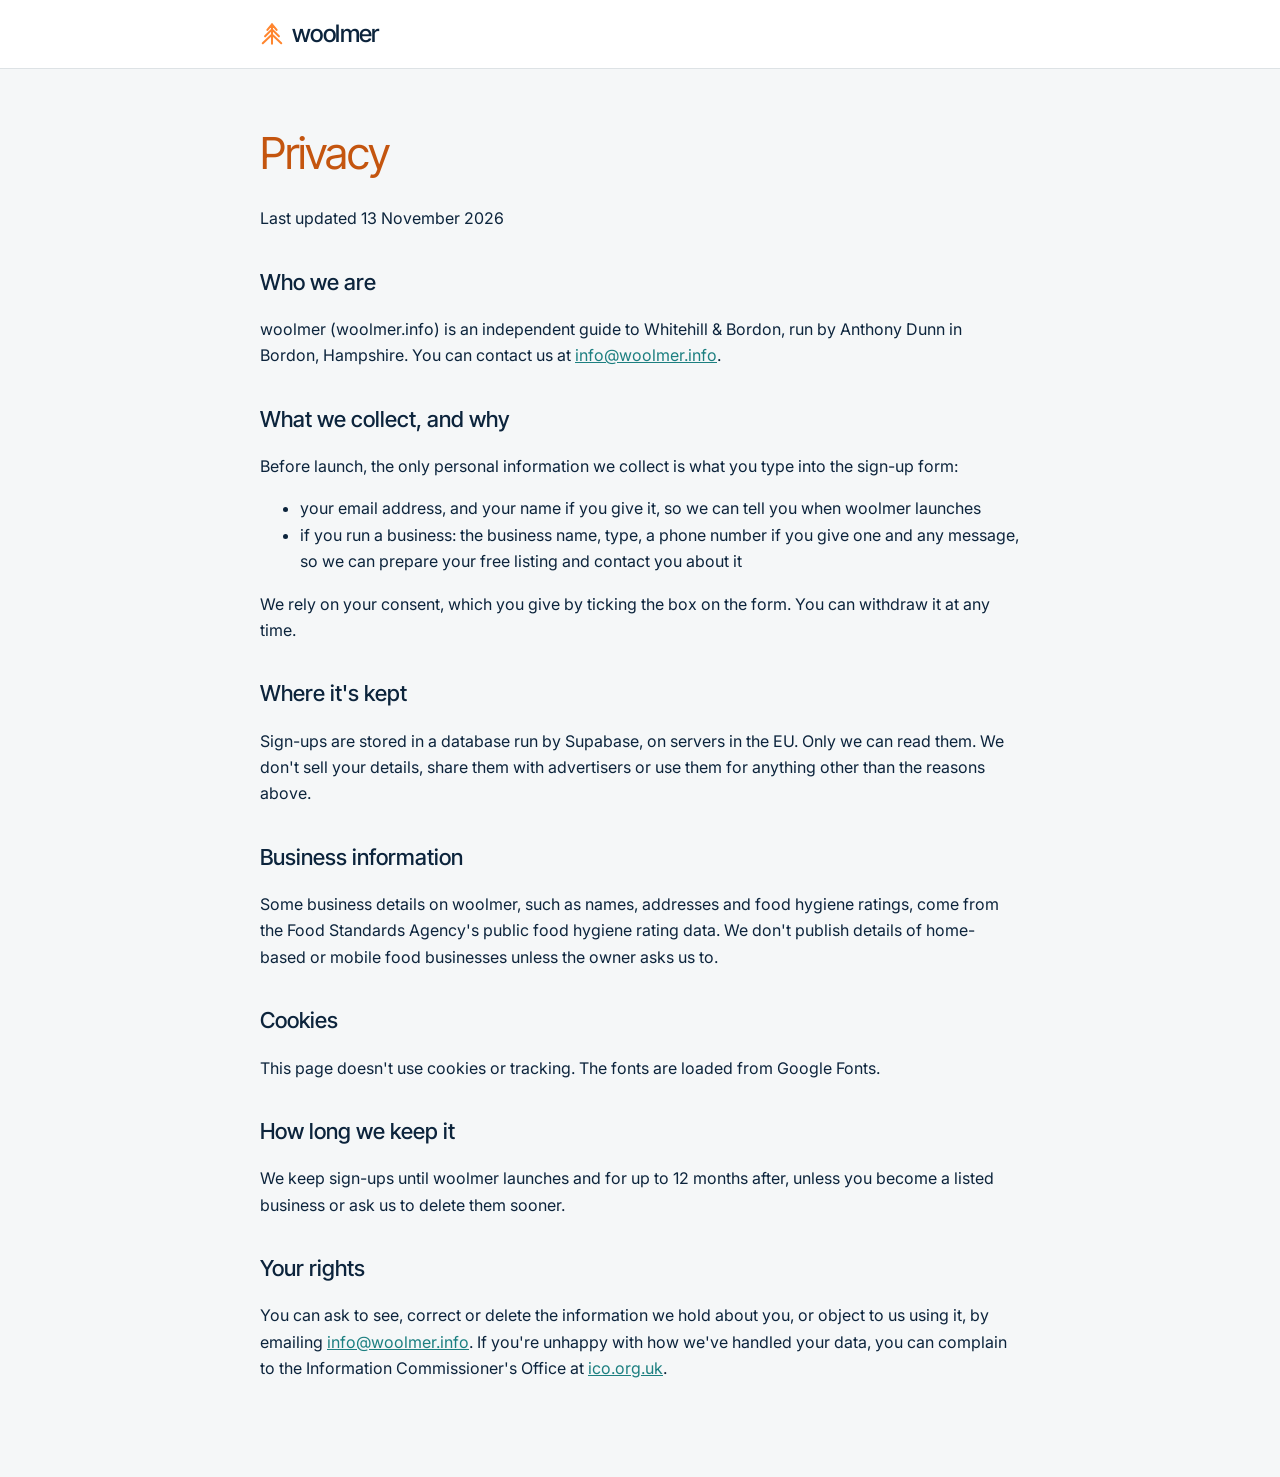
==== privacy.html @ 21718efc "Add files via upload" ====
<!doctype html>
<html lang="en-GB">
<head>
<meta charset="utf-8">
<meta name="viewport" content="width=device-width, initial-scale=1">
<title>Privacy — woolmer</title>
<meta name="robots" content="noindex">
<link rel="icon" href="favicon.svg" type="image/svg+xml">
<link href="https://fonts.googleapis.com/css2?family=Inter+Tight:wght@400;500&family=Inter:wght@400;500;600&display=swap" rel="stylesheet">
<style>
body{margin:0;font-family:Inter,system-ui,sans-serif;color:#0C243C;background:#F5F7F8;line-height:1.65}
header{background:#fff;border-bottom:1px solid #DDE2E5}
.wrap{max-width:760px;margin:0 auto;padding:0 24px}
header .wrap{padding-top:14px;padding-bottom:14px}
.logo{display:inline-flex;align-items:center;gap:8px;text-decoration:none;color:#0C243C}
.logo b{font-family:'Inter Tight',sans-serif;font-size:24px;font-weight:500;letter-spacing:-.6px}
main{padding:48px 0 80px}
h1{font-family:'Inter Tight',sans-serif;font-weight:400;font-size:44px;letter-spacing:-1px;color:#C4550F;margin:0 0 8px}
h2{font-family:'Inter Tight',sans-serif;font-weight:500;font-size:22px;margin:32px 0 8px}
p,li{font-size:16px}
a{color:#1C7F80}
</style>
</head>
<body>
<header><div class="wrap"><a class="logo" href="/"><svg width="24" height="24" viewBox="0 0 26 26" aria-hidden="true"><path d="M13 2.5 L8 8.5 M13 2.5 L18 8.5 M13 8 L5.5 15.5 M13 8 L20.5 15.5 M13 13.5 L3 23 M13 13.5 L23 23 M13 2.5 V23.5" stroke="#FF862F" stroke-width="2.2" stroke-linecap="round" fill="none"/></svg><b>woolmer</b></a></div></header>
<main><div class="wrap">
<h1>Privacy</h1>
<p>Last updated 13 November 2026</p>

<h2>Who we are</h2>
<p>woolmer (woolmer.info) is an independent guide to Whitehill &amp; Bordon, run by Anthony Dunn in Bordon, Hampshire. You can contact us at <a href="mailto:info@woolmer.info">info@woolmer.info</a>.</p>

<h2>What we collect, and why</h2>
<p>Before launch, the only personal information we collect is what you type into the sign-up form:</p>
<ul>
<li>your email address, and your name if you give it, so we can tell you when woolmer launches</li>
<li>if you run a business: the business name, type, a phone number if you give one and any message, so we can prepare your free listing and contact you about it</li>
</ul>
<p>We rely on your consent, which you give by ticking the box on the form. You can withdraw it at any time.</p>

<h2>Where it's kept</h2>
<p>Sign-ups are stored in a database run by Supabase, on servers in the EU. Only we can read them. We don't sell your details, share them with advertisers or use them for anything other than the reasons above.</p>

<h2>Business information</h2>
<p>Some business details on woolmer, such as names, addresses and food hygiene ratings, come from the Food Standards Agency's public food hygiene rating data. We don't publish details of home-based or mobile food businesses unless the owner asks us to.</p>

<h2>Cookies</h2>
<p>This page doesn't use cookies or tracking. The fonts are loaded from Google Fonts.</p>

<h2>How long we keep it</h2>
<p>We keep sign-ups until woolmer launches and for up to 12 months after, unless you become a listed business or ask us to delete them sooner.</p>

<h2>Your rights</h2>
<p>You can ask to see, correct or delete the information we hold about you, or object to us using it, by emailing <a href="mailto:info@woolmer.info">info@woolmer.info</a>. If you're unhappy with how we've handled your data, you can complain to the Information Commissioner's Office at <a href="https://ico.org.uk">ico.org.uk</a>.</p>
</div></main>
</body>
</html>
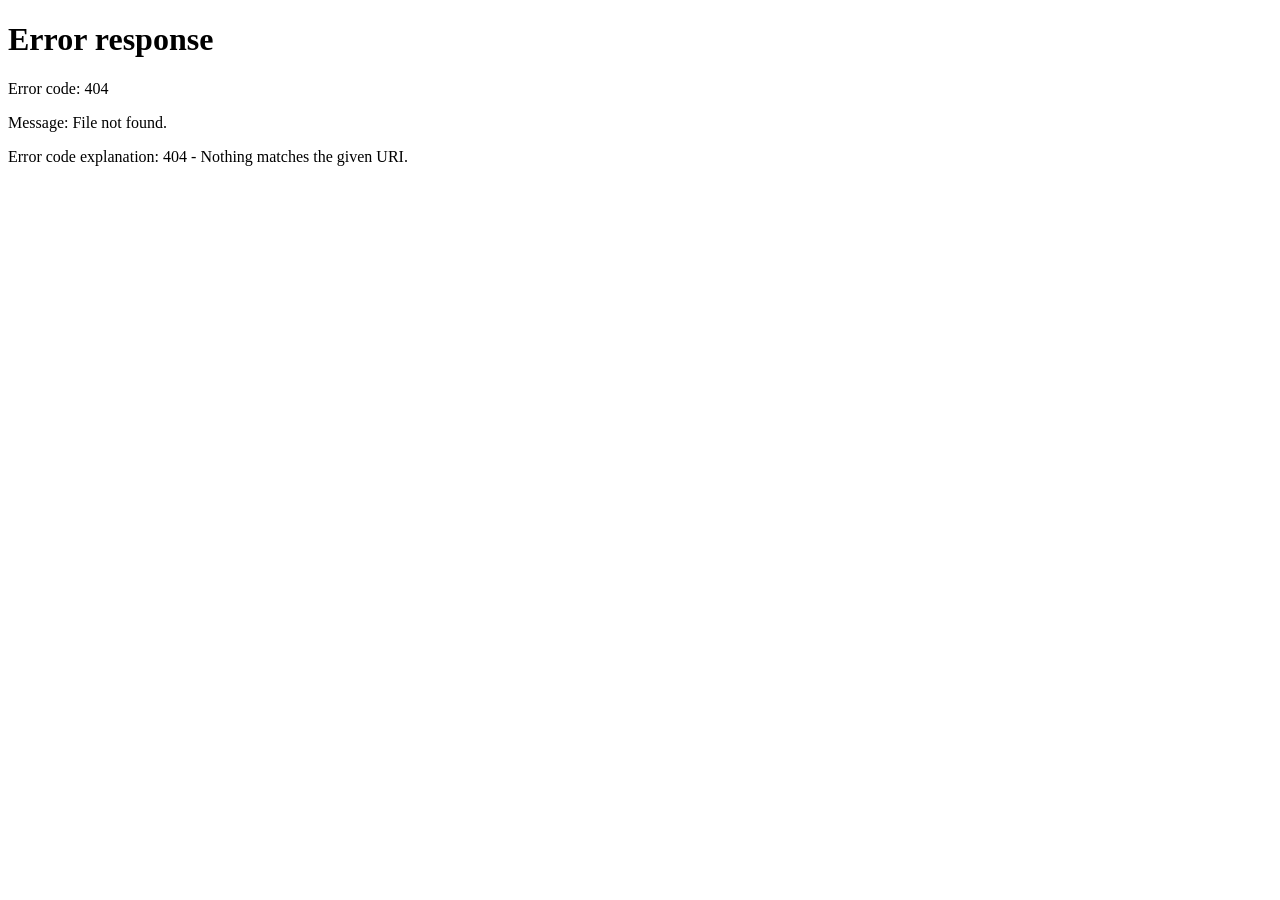
==== commit 3dd0ef9b: "woolmer v1: listings, search, maps, claims, owner dashboard, admin, legal pages, hourly build Co-Aut" ====
--- a/privacy.html
+++ b/privacy.html
@@ -1,57 +1 @@
-<!doctype html>
-<html lang="en-GB">
-<head>
-<meta charset="utf-8">
-<meta name="viewport" content="width=device-width, initial-scale=1">
-<title>Privacy — woolmer</title>
-<meta name="robots" content="noindex">
-<link rel="icon" href="favicon.svg" type="image/svg+xml">
-<link href="https://fonts.googleapis.com/css2?family=Inter+Tight:wght@400;500&family=Inter:wght@400;500;600&display=swap" rel="stylesheet">
-<style>
-body{margin:0;font-family:Inter,system-ui,sans-serif;color:#0C243C;background:#F5F7F8;line-height:1.65}
-header{background:#fff;border-bottom:1px solid #DDE2E5}
-.wrap{max-width:760px;margin:0 auto;padding:0 24px}
-header .wrap{padding-top:14px;padding-bottom:14px}
-.logo{display:inline-flex;align-items:center;gap:8px;text-decoration:none;color:#0C243C}
-.logo b{font-family:'Inter Tight',sans-serif;font-size:24px;font-weight:500;letter-spacing:-.6px}
-main{padding:48px 0 80px}
-h1{font-family:'Inter Tight',sans-serif;font-weight:400;font-size:44px;letter-spacing:-1px;color:#C4550F;margin:0 0 8px}
-h2{font-family:'Inter Tight',sans-serif;font-weight:500;font-size:22px;margin:32px 0 8px}
-p,li{font-size:16px}
-a{color:#1C7F80}
-</style>
-</head>
-<body>
-<header><div class="wrap"><a class="logo" href="/"><svg width="24" height="24" viewBox="0 0 26 26" aria-hidden="true"><path d="M13 2.5 L8 8.5 M13 2.5 L18 8.5 M13 8 L5.5 15.5 M13 8 L20.5 15.5 M13 13.5 L3 23 M13 13.5 L23 23 M13 2.5 V23.5" stroke="#FF862F" stroke-width="2.2" stroke-linecap="round" fill="none"/></svg><b>woolmer</b></a></div></header>
-<main><div class="wrap">
-<h1>Privacy</h1>
-<p>Last updated 13 November 2026</p>
-
-<h2>Who we are</h2>
-<p>woolmer (woolmer.info) is an independent guide to Whitehill &amp; Bordon, run by Anthony Dunn in Bordon, Hampshire. You can contact us at <a href="mailto:info@woolmer.info">info@woolmer.info</a>.</p>
-
-<h2>What we collect, and why</h2>
-<p>Before launch, the only personal information we collect is what you type into the sign-up form:</p>
-<ul>
-<li>your email address, and your name if you give it, so we can tell you when woolmer launches</li>
-<li>if you run a business: the business name, type, a phone number if you give one and any message, so we can prepare your free listing and contact you about it</li>
-</ul>
-<p>We rely on your consent, which you give by ticking the box on the form. You can withdraw it at any time.</p>
-
-<h2>Where it's kept</h2>
-<p>Sign-ups are stored in a database run by Supabase, on servers in the EU. Only we can read them. We don't sell your details, share them with advertisers or use them for anything other than the reasons above.</p>
-
-<h2>Business information</h2>
-<p>Some business details on woolmer, such as names, addresses and food hygiene ratings, come from the Food Standards Agency's public food hygiene rating data. We don't publish details of home-based or mobile food businesses unless the owner asks us to.</p>
-
-<h2>Cookies</h2>
-<p>This page doesn't use cookies or tracking. The fonts are loaded from Google Fonts.</p>
-
-<h2>How long we keep it</h2>
-<p>We keep sign-ups until woolmer launches and for up to 12 months after, unless you become a listed business or ask us to delete them sooner.</p>
-
-<h2>Your rights</h2>
-<p>You can ask to see, correct or delete the information we hold about you, or object to us using it, by emailing <a href="mailto:info@woolmer.info">info@woolmer.info</a>. If you're unhappy with how we've handled your data, you can complain to the Information Commissioner's Office at <a href="https://ico.org.uk">ico.org.uk</a>.</p>
-</div></main>
-</body>
-</html>
+<!doctype html><html lang="en-GB"><head><meta charset="utf-8"><title>Privacy — woolmer</title><meta name="robots" content="noindex"><link rel="canonical" href="https://woolmer.info/privacy/"><meta http-equiv="refresh" content="0;url=/privacy/"></head><body><p><a href="/privacy/">Privacy</a></p></body></html>
